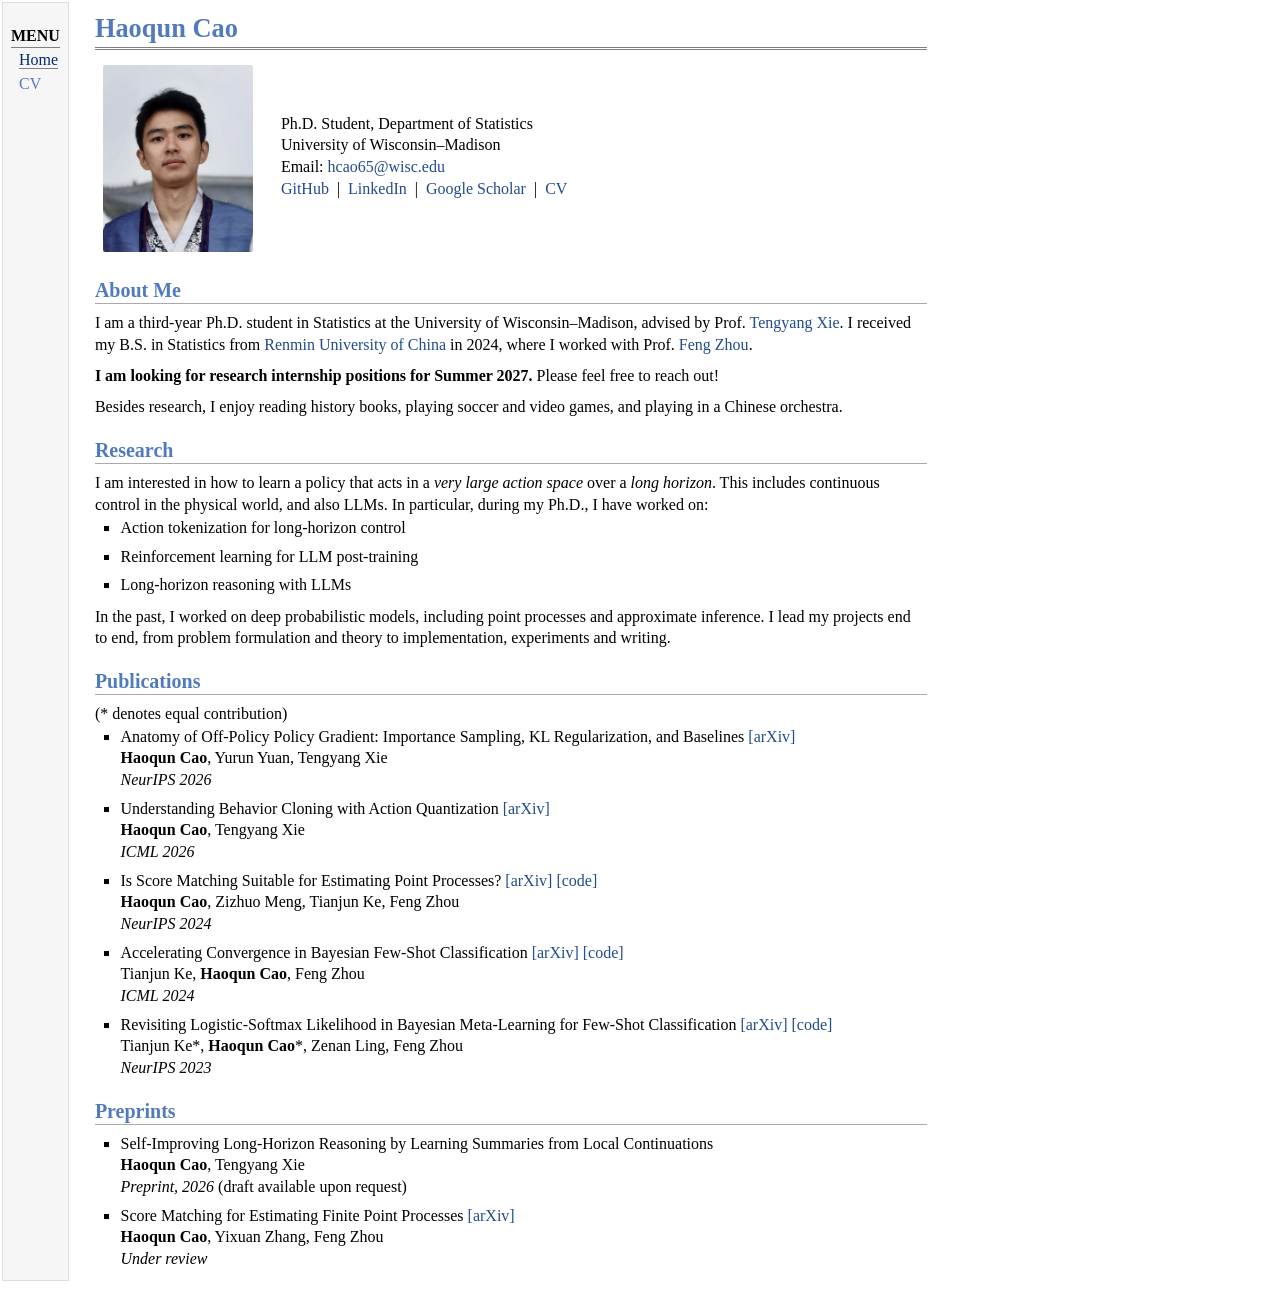
==== index.html @ dc23faa4 "Update homepage and CV" ====
<!DOCTYPE html PUBLIC "-//W3C//DTD XHTML 1.1//EN"
  "http://www.w3.org/TR/xhtml11/DTD/xhtml11.dtd">
<html xmlns="http://www.w3.org/1999/xhtml" xml:lang="en">
<head>
<meta name="generator" content="jemdoc, see http://jemdoc.jaboc.net/" />
<meta http-equiv="Content-Type" content="text/html;charset=utf-8" />
<meta name="viewport" content="width=device-width, initial-scale=1" />
<link rel="stylesheet" href="jemdoc.css" type="text/css" />
<title>Haoqun Cao</title>
</head>
<body>
<table summary="Table for page layout." id="tlayout">
<tr valign="top">
<td id="layout-menu">
<div class="menu-category">MENU</div>
<div class="menu-item"><a href="index.html" class="current">Home</a></div>
<div class="menu-item"><a href="CV.pdf">CV</a></div>
</td>
<td id="layout-content">
<div id="toptitle">
<h1>Haoqun Cao</h1>
</div>
<table class="imgtable"><tr><td>
<img src="photos/profile.jpg" alt="Haoqun Cao" width="150px" />&nbsp;</td>
<td align="left"><p>Ph.D. Student, Department of Statistics <br />
University of Wisconsin&ndash;Madison <br />
Email: <a href="mailto:hcao65@wisc.edu">hcao65@wisc.edu</a> <br />
<a href="https://github.com/KenCao2007">GitHub</a> &nbsp;|&nbsp; <a href="https://www.linkedin.com/in/haoqun-cao-791a77271/">LinkedIn</a> &nbsp;|&nbsp; <a href="https://scholar.google.com/citations?user=uAilU0EAAAAJ&amp;hl=en">Google Scholar</a> &nbsp;|&nbsp; <a href="CV.pdf">CV</a></p>
</td></tr></table>
<h2>About Me</h2>
<p>I am a third-year Ph.D. student in Statistics at the University of Wisconsin&ndash;Madison, advised by Prof. <a href="https://tengyangxie.github.io/">Tengyang Xie</a>. I received my B.S. in Statistics from <a href="http://stat.ruc.edu.cn/Home/index.htm">Renmin University of China</a> in 2024, where I worked with Prof. <a href="https://zhoufeng6288.github.io/index.html">Feng Zhou</a>.</p>
<p><b>I am looking for research internship positions for Summer 2027.</b> Please feel free to reach out!</p>
<p>Besides research, I enjoy reading history books, playing soccer and video games, and playing in a Chinese orchestra.</p>
<h2>Research</h2>
<p>I am interested in how to learn a policy that acts in a <i>very large action space</i> over a <i>long horizon</i>. This includes continuous control in the physical world, and also LLMs. In particular, during my Ph.D., I have worked on:</p>
<ul>
<li><p>Action tokenization for long-horizon control</p>
</li>
<li><p>Reinforcement learning for LLM post-training</p>
</li>
<li><p>Long-horizon reasoning with LLMs</p>
</li>
</ul>
<p>In the past, I worked on deep probabilistic models, including point processes and approximate inference. I lead my projects end to end, from problem formulation and theory to implementation, experiments and writing.</p>
<h2>Publications</h2>
<p>(* denotes equal contribution)</p>
<ul>
<li><p>Anatomy of Off-Policy Policy Gradient: Importance Sampling, KL Regularization, and Baselines <a href="https://arxiv.org/abs/2610.25725">[arXiv]</a> <br />
<b>Haoqun Cao</b>, Yurun Yuan, Tengyang Xie <br />
<i>NeurIPS 2026</i></p>
</li>
<li><p>Understanding Behavior Cloning with Action Quantization <a href="https://arxiv.org/abs/2603.20538">[arXiv]</a> <br />
<b>Haoqun Cao</b>, Tengyang Xie <br />
<i>ICML 2026</i></p>
</li>
<li><p>Is Score Matching Suitable for Estimating Point Processes? <a href="https://arxiv.org/abs/2410.04037">[arXiv]</a> <a href="https://github.com/KenCao2007/WSM_TPP">[code]</a> <br />
<b>Haoqun Cao</b>, Zizhuo Meng, Tianjun Ke, Feng Zhou <br />
<i>NeurIPS 2024</i></p>
</li>
<li><p>Accelerating Convergence in Bayesian Few-Shot Classification <a href="https://arxiv.org/abs/2405.01507">[arXiv]</a> <a href="https://github.com/keanson/MD-BSFC">[code]</a> <br />
Tianjun Ke, <b>Haoqun Cao</b>, Feng Zhou <br />
<i>ICML 2024</i></p>
</li>
<li><p>Revisiting Logistic-Softmax Likelihood in Bayesian Meta-Learning for Few-Shot Classification <a href="https://arxiv.org/abs/2310.10379">[arXiv]</a> <a href="https://github.com/keanson/revisit-logistic-softmax">[code]</a> <br />
Tianjun Ke*, <b>Haoqun Cao</b>*, Zenan Ling, Feng Zhou <br />
<i>NeurIPS 2023</i></p>
</li>
</ul>
<h2>Preprints</h2>
<ul>
<li><p>Self-Improving Long-Horizon Reasoning by Learning Summaries from Local Continuations <br />
<b>Haoqun Cao</b>, Tengyang Xie <br />
<i>Preprint, 2026</i> (draft available upon request)</p>
</li>
<li><p>Score Matching for Estimating Finite Point Processes <a href="https://arxiv.org/abs/2512.04617">[arXiv]</a> <br />
<b>Haoqun Cao</b>, Yixuan Zhang, Feng Zhou <br />
<i>Under review</i></p>
</li>
</ul>
</td>
</tr>
</table>
</body>
</html>
---- jemdoc.css ----
/* Default css file for jemdoc. */

table#tlayout {
    border: none;
    border-collapse: separate;
    background: white;
}

body {
	background: white;
	font-family: Georgia, serif;
	padding-bottom: 8px;
	margin: 0;
}

#layout-menu {
	background: #f6f6f6;
	border: 1px solid #dddddd;
	padding-top: 0.5em;
	padding-left: 8px;
	padding-right: 8px;
	font-size: 1.0em;
	width: auto;
	white-space: nowrap;
    text-align: left;
    vertical-align: top;
}

#layout-menu td {
	background: #f4f4f4;
    vertical-align: top;
}

#layout-content {
	padding-top: 0.0em;
	padding-left: 1.5em;
	padding-right: 1.5em;
    border: none;
    background: white;
    text-align: left;
    vertical-align: top;
}

#layout-menu a {
	line-height: 1.5em;
	margin-left: 0.5em;
}

tt {
    background: #ffffdd;
}

pre, tt {
	font-size: 90%;
	font-family: monaco, monospace;
}

a, a > tt {
	color: #224b8d;
	text-decoration: none;
}

a:hover {
	border-bottom: 1px gray dotted;
}

#layout-menu a.current:link, #layout-menu a.current:visited {
	color: #022b6d;
	border-bottom: 1px gray solid;
}
#layout-menu a:link, #layout-menu a:visited, #layout-menu a:hover {
	color: #527bbd;
	text-decoration: none;
}
#layout-menu a:hover {
	text-decoration: none;
}

div.menu-category {
	border-bottom: 1px solid gray;
	margin-top: 0.8em;
	padding-top: 0.2em;
	padding-bottom: 0.1em;
	font-weight: bold;
}

div.menu-item {
	padding-left: 16px;
	text-indent: -16px;
}

div#toptitle {
	padding-bottom: 0.2em;
	margin-bottom: 0.8em;
	border-bottom: 3px double gray;
}

/* Reduce space if we begin the page with a title. */
div#toptitle + h2, div#toptitle + h3 {
	margin-top: -0.7em;
}

div#subtitle {
	margin-top: 0.0em;
	margin-bottom: 0.0em;
	padding-top: 0em;
	padding-bottom: 0.1em;
}

em {
	font-style: italic;
}

strong {
	font-weight: bold;
}


h1, h2, h3 {
	color: #527bbd;
	margin-top: 0.6em;
	margin-bottom: 0.4em;
	padding-bottom: 0.15em;
	line-height: 1.0;
	padding-top: 0.4em;
	border-bottom: 1px solid #aaaaaa;
}

h1 {
	font-size: 165%;
}

h2 {
	padding-top: 0.5em;
	font-size: 125%;
}

h2 + h3 {
    padding-top: 0.2em;
}

h3 {
	font-size: 110%;
	border-bottom: none;
}

p {
	margin-top: 0.0em;
	margin-bottom: 0.6em;
	padding: 0;
	line-height: 1.35;
}

pre {
	padding: 0;
	margin: 0;
}

div#footer {
	font-size: small;
	border-top: 1px solid #c0c0c0;
	padding-top: 0.1em;
	margin-top: 4.0em;
	color: #c0c0c0;
}

div#footer a {
	color: #80a0b0;
}

div#footer-text {
	float: left;
	padding-bottom: 8px;
}

ul, ol, dl {
	margin-top: 0.2em;
	padding-top: 0;
	margin-bottom: 0.6em;
	padding-left: 1.6em;
}

dt {
	margin-top: 0.5em;
	margin-bottom: 0;
}

dl {
	margin-left: 20px;
}

dd {
	color: #222222;
}

dd > *:first-child {
	margin-top: 0;
}

ul {
	list-style-position: outside;
	list-style-type: square;
}

p + ul, p + ol {
	margin-top: -0.5em;
}

li ul, li ol {
	margin-top: -0.3em;
}

ol {
	list-style-position: outside;
	list-style-type: decimal;
}

li p, dd p {
	margin-bottom: 0.45em;
}


ol ol {
	list-style-type: lower-alpha;
}

ol ol ol {
	list-style-type: lower-roman;
}

p + div.codeblock {
	margin-top: -0.6em;
}

div.codeblock, div.infoblock {
	margin-right: 0%;
	margin-top: 1.2em;
	margin-bottom: 1.3em;
}

div.blocktitle {
	font-weight: bold;
	color: #cd7b62;
	margin-top: 1.2em;
	margin-bottom: 0.1em;
}

div.blockcontent {
	border: 1px solid silver;
	padding: 0.3em 0.5em;
}

div.infoblock > div.blockcontent {
	background: #ffffee;
}

div.blockcontent p + ul, div.blockcontent p + ol {
	margin-top: 0.4em;
}

div.infoblock p {
	margin-bottom: 0em;
}

div.infoblock li p, div.infoblock dd p {
	margin-bottom: 0.5em;
}

div.infoblock p + p {
	margin-top: 0.8em;
}

div.codeblock > div.blockcontent {
	background: #f6f6f6;
}

span.pycommand {
	color: #000070;
}

span.statement {
	color: #008800;
}
span.builtin {
	color: #000088;
}
span.special {
	color: #990000;
}
span.operator {
	color: #880000;
}
span.error {
	color: #aa0000;
}
span.comment, span.comment > *, span.string, span.string > * {
	color: #606060;
}

@media print {
	#layout-menu { display: none; }
}

#fwtitle {
	margin: 2px;
}

#fwtitle #toptitle {
	padding-left: 0.5em;
	margin-bottom: 0.5em;
}

#layout-content h1:first-child, #layout-content h2:first-child, #layout-content h3:first-child {
	margin-top: -0.7em;
}

div#toptitle h1, #layout-content div#toptitle h1 {
	margin-bottom: 0.0em;
	padding-bottom: 0.1em;
	padding-top: 0;
	margin-top: 0.5em;
	border-bottom: none;
}

img.eq {
	padding: 0;
	padding-left: 0.1em;
	padding-right: 0.1em;
	margin: 0;
}

img.eqwl {
	padding-left: 2em;
	padding-top: 0.6em;
	padding-bottom: 0.2em;
	margin: 0;
}

table {
    border: 2px solid black;
    border-collapse: collapse;
}

td {
    padding: 2px;
    padding-left: 0.5em;
    padding-right: 0.5em;
    text-align: center;
    border: 1px solid gray;
}

table + table {
    margin-top: 1em;
}

tr.heading {
    font-weight: bold;
    border-bottom: 2px solid black;
}

img {
    border: none;
}

table.imgtable, table.imgtable td {
    border: none;
    text-align: left;
}

/* ---- Site-specific additions ---- */

/* Keep lines at a readable length on wide screens. */
#layout-content > * {
	max-width: 52em;
}

table.imgtable td {
	vertical-align: middle;
	padding-right: 1em;
}

table.imgtable img {
	border-radius: 2px;
}

/* Phones: stack the menu above the content. */
@media (max-width: 640px) {
	table#tlayout, table#tlayout tbody, table#tlayout tr,
	#layout-menu, #layout-content {
		display: block;
		width: auto;
	}
	#layout-menu {
		padding-bottom: 0.4em;
		white-space: normal;
	}
	#layout-menu div.menu-item {
		display: inline-block;
		padding-left: 0;
		text-indent: 0;
		margin-right: 0.6em;
	}
	#layout-content {
		padding-left: 1em;
		padding-right: 1em;
	}
	table.imgtable, table.imgtable tbody, table.imgtable tr, table.imgtable td {
		display: block;
	}
	table.imgtable td {
		padding-left: 0;
		padding-bottom: 0.4em;
	}
}
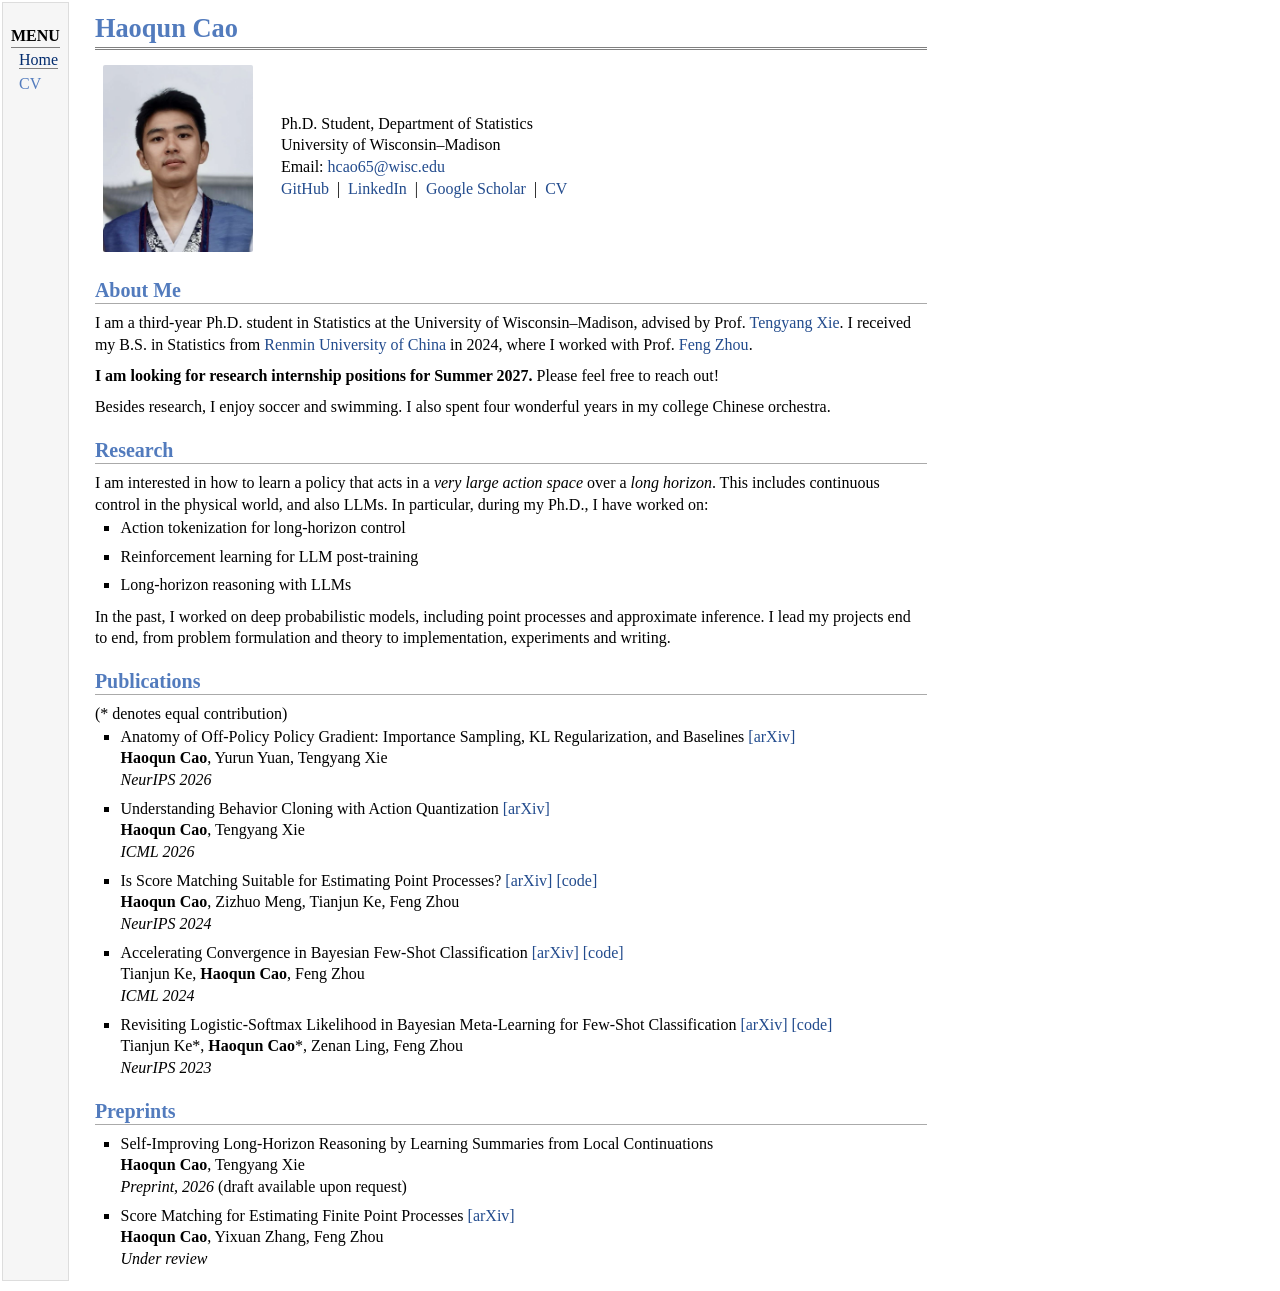
==== commit fecebb10: "Update homepage and CV" ====
--- a/index.html
+++ b/index.html
@@ -30,7 +30,7 @@
 <h2>About Me</h2>
 <p>I am a third-year Ph.D. student in Statistics at the University of Wisconsin&ndash;Madison, advised by Prof. <a href="https://tengyangxie.github.io/">Tengyang Xie</a>. I received my B.S. in Statistics from <a href="http://stat.ruc.edu.cn/Home/index.htm">Renmin University of China</a> in 2024, where I worked with Prof. <a href="https://zhoufeng6288.github.io/index.html">Feng Zhou</a>.</p>
 <p><b>I am looking for research internship positions for Summer 2027.</b> Please feel free to reach out!</p>
-<p>Besides research, I enjoy reading history books, playing soccer and video games, and playing in a Chinese orchestra.</p>
+<p>Besides research, I enjoy soccer and swimming. I also spent four wonderful years in my college Chinese orchestra.</p>
 <h2>Research</h2>
 <p>I am interested in how to learn a policy that acts in a <i>very large action space</i> over a <i>long horizon</i>. This includes continuous control in the physical world, and also LLMs. In particular, during my Ph.D., I have worked on:</p>
 <ul>
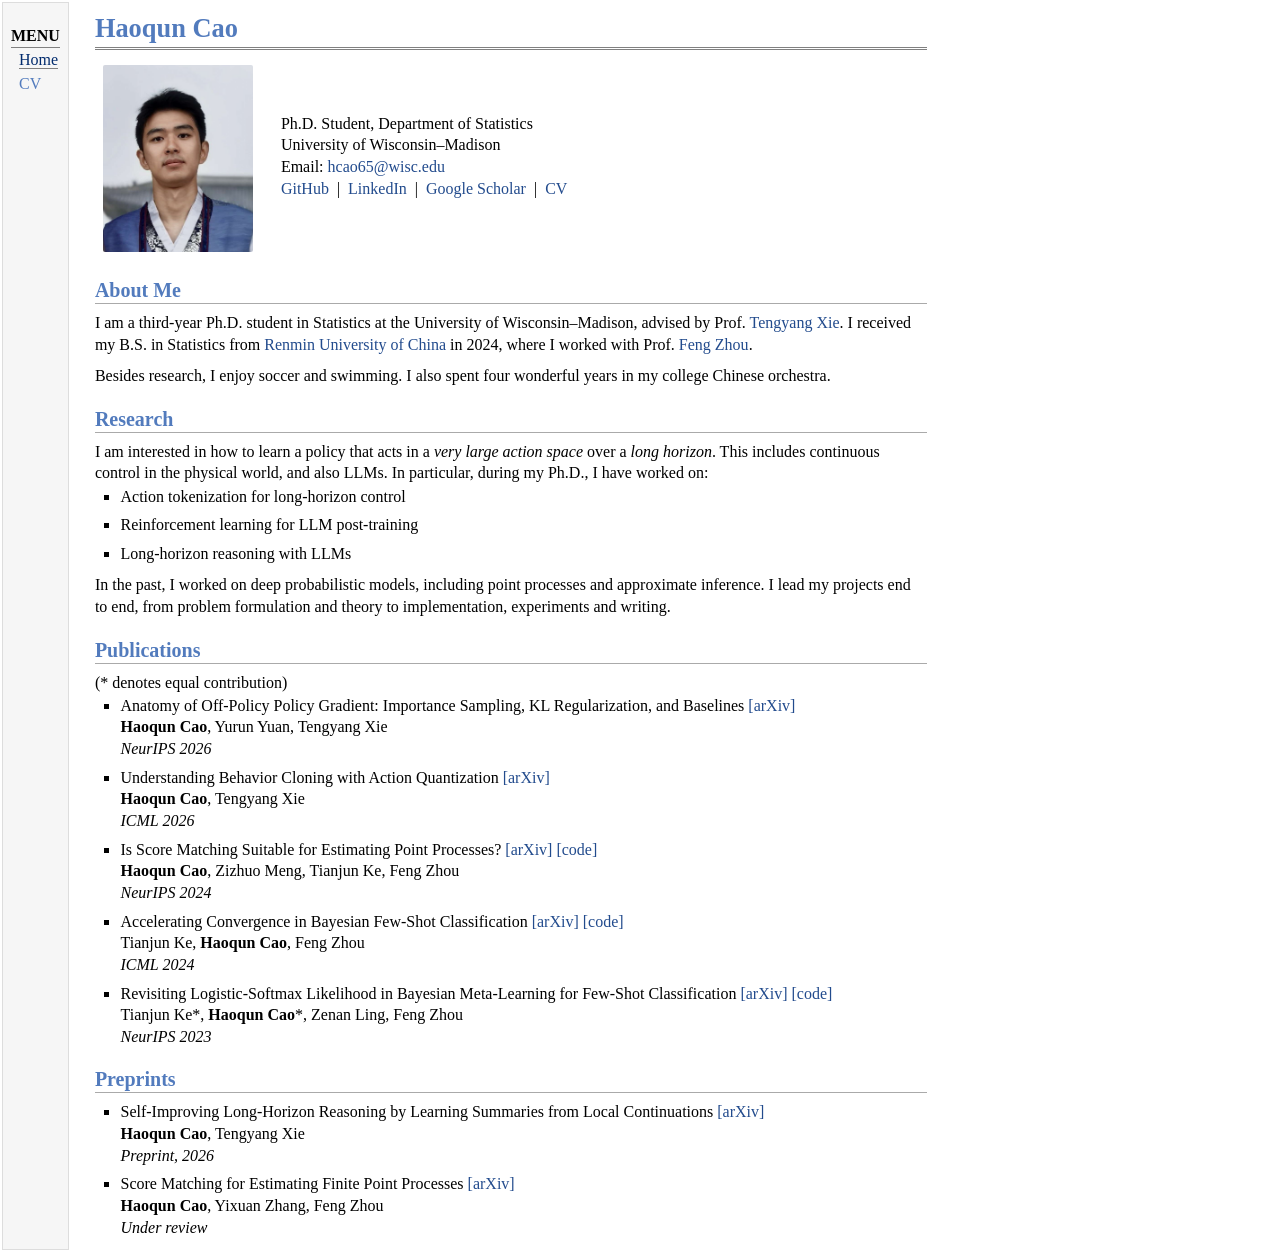
==== commit c11d9859: "Update homepage and CV" ====
--- a/index.html
+++ b/index.html
@@ -29,7 +29,6 @@
 </td></tr></table>
 <h2>About Me</h2>
 <p>I am a third-year Ph.D. student in Statistics at the University of Wisconsin&ndash;Madison, advised by Prof. <a href="https://tengyangxie.github.io/">Tengyang Xie</a>. I received my B.S. in Statistics from <a href="http://stat.ruc.edu.cn/Home/index.htm">Renmin University of China</a> in 2024, where I worked with Prof. <a href="https://zhoufeng6288.github.io/index.html">Feng Zhou</a>.</p>
-<p><b>I am looking for research internship positions for Summer 2027.</b> Please feel free to reach out!</p>
 <p>Besides research, I enjoy soccer and swimming. I also spent four wonderful years in my college Chinese orchestra.</p>
 <h2>Research</h2>
 <p>I am interested in how to learn a policy that acts in a <i>very large action space</i> over a <i>long horizon</i>. This includes continuous control in the physical world, and also LLMs. In particular, during my Ph.D., I have worked on:</p>
@@ -68,9 +67,9 @@
 </ul>
 <h2>Preprints</h2>
 <ul>
-<li><p>Self-Improving Long-Horizon Reasoning by Learning Summaries from Local Continuations <br />
+<li><p>Self-Improving Long-Horizon Reasoning by Learning Summaries from Local Continuations <a href="https://arxiv.org/abs/2611.31621">[arXiv]</a> <br />
 <b>Haoqun Cao</b>, Tengyang Xie <br />
-<i>Preprint, 2026</i> (draft available upon request)</p>
+<i>Preprint, 2026</i></p>
 </li>
 <li><p>Score Matching for Estimating Finite Point Processes <a href="https://arxiv.org/abs/2512.04617">[arXiv]</a> <br />
 <b>Haoqun Cao</b>, Yixuan Zhang, Feng Zhou <br />
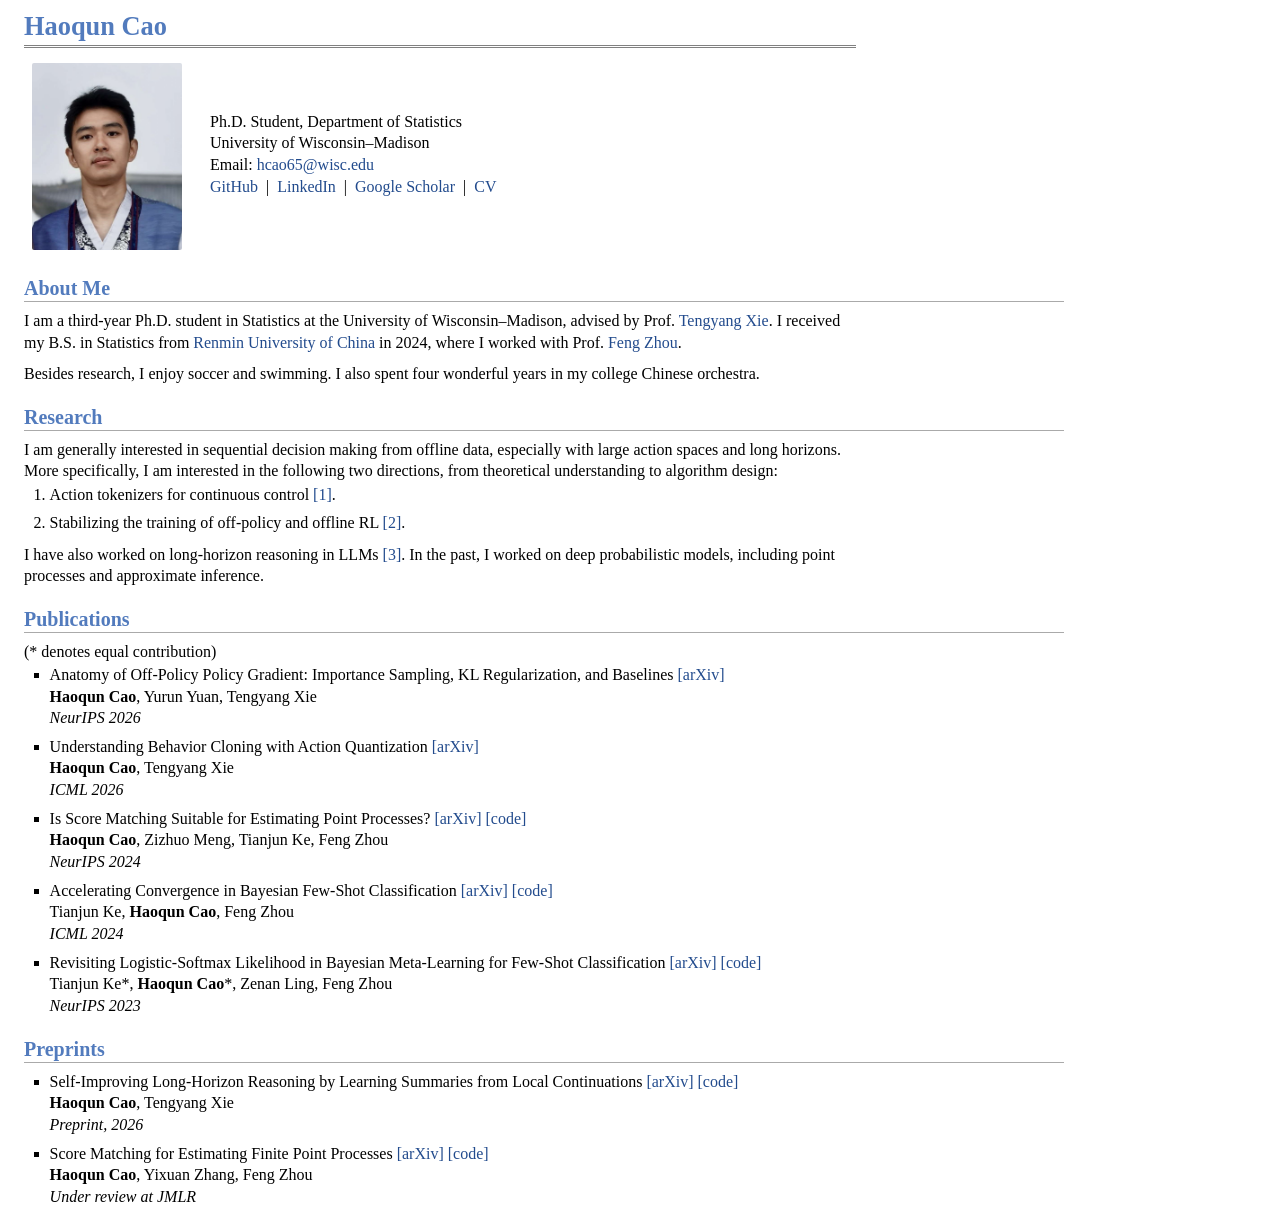
==== commit 29ee549f: "Add files via upload" ====
--- a/index.html
+++ b/index.html
@@ -9,14 +9,7 @@
 <title>Haoqun Cao</title>
 </head>
 <body>
-<table summary="Table for page layout." id="tlayout">
-<tr valign="top">
-<td id="layout-menu">
-<div class="menu-category">MENU</div>
-<div class="menu-item"><a href="index.html" class="current">Home</a></div>
-<div class="menu-item"><a href="CV.pdf">CV</a></div>
-</td>
-<td id="layout-content">
+<div id="layout-content">
 <div id="toptitle">
 <h1>Haoqun Cao</h1>
 </div>
@@ -31,16 +24,14 @@
 <p>I am a third-year Ph.D. student in Statistics at the University of Wisconsin&ndash;Madison, advised by Prof. <a href="https://tengyangxie.github.io/">Tengyang Xie</a>. I received my B.S. in Statistics from <a href="http://stat.ruc.edu.cn/Home/index.htm">Renmin University of China</a> in 2024, where I worked with Prof. <a href="https://zhoufeng6288.github.io/index.html">Feng Zhou</a>.</p>
 <p>Besides research, I enjoy soccer and swimming. I also spent four wonderful years in my college Chinese orchestra.</p>
 <h2>Research</h2>
-<p>I am interested in how to learn a policy that acts in a <i>very large action space</i> over a <i>long horizon</i>. This includes continuous control in the physical world, and also LLMs. In particular, during my Ph.D., I have worked on:</p>
-<ul>
-<li><p>Action tokenization for long-horizon control</p>
+<p>I am generally interested in sequential decision making from offline data, especially with large action spaces and long horizons. More specifically, I am interested in the following two directions, from theoretical understanding to algorithm design:</p>
+<ol>
+<li><p>Action tokenizers for continuous control <a href="https://arxiv.org/abs/2603.20538">[1]</a>.</p>
 </li>
-<li><p>Reinforcement learning for LLM post-training</p>
+<li><p>Stabilizing the training of off-policy and offline RL <a href="https://arxiv.org/abs/2610.25725">[2]</a>.</p>
 </li>
-<li><p>Long-horizon reasoning with LLMs</p>
-</li>
-</ul>
-<p>In the past, I worked on deep probabilistic models, including point processes and approximate inference. I lead my projects end to end, from problem formulation and theory to implementation, experiments and writing.</p>
+</ol>
+<p>I have also worked on long-horizon reasoning in LLMs <a href="https://arxiv.org/abs/2611.31621">[3]</a>. In the past, I worked on deep probabilistic models, including point processes and approximate inference.</p>
 <h2>Publications</h2>
 <p>(* denotes equal contribution)</p>
 <ul>
@@ -67,17 +58,15 @@
 </ul>
 <h2>Preprints</h2>
 <ul>
-<li><p>Self-Improving Long-Horizon Reasoning by Learning Summaries from Local Continuations <a href="https://arxiv.org/abs/2611.31621">[arXiv]</a> <br />
+<li><p>Self-Improving Long-Horizon Reasoning by Learning Summaries from Local Continuations <a href="https://arxiv.org/abs/2611.31621">[arXiv]</a> <a href="https://github.com/KenCao2007/DeltaKL">[code]</a> <br />
 <b>Haoqun Cao</b>, Tengyang Xie <br />
 <i>Preprint, 2026</i></p>
 </li>
-<li><p>Score Matching for Estimating Finite Point Processes <a href="https://arxiv.org/abs/2512.04617">[arXiv]</a> <br />
+<li><p>Score Matching for Estimating Finite Point Processes <a href="https://arxiv.org/abs/2512.04617">[arXiv]</a> <a href="https://github.com/KenCao2007/WSM_STPP">[code]</a> <br />
 <b>Haoqun Cao</b>, Yixuan Zhang, Feng Zhou <br />
-<i>Under review</i></p>
+<i>Under review at JMLR</i></p>
 </li>
 </ul>
-</td>
-</tr>
-</table>
+</div>
 </body>
 </html>
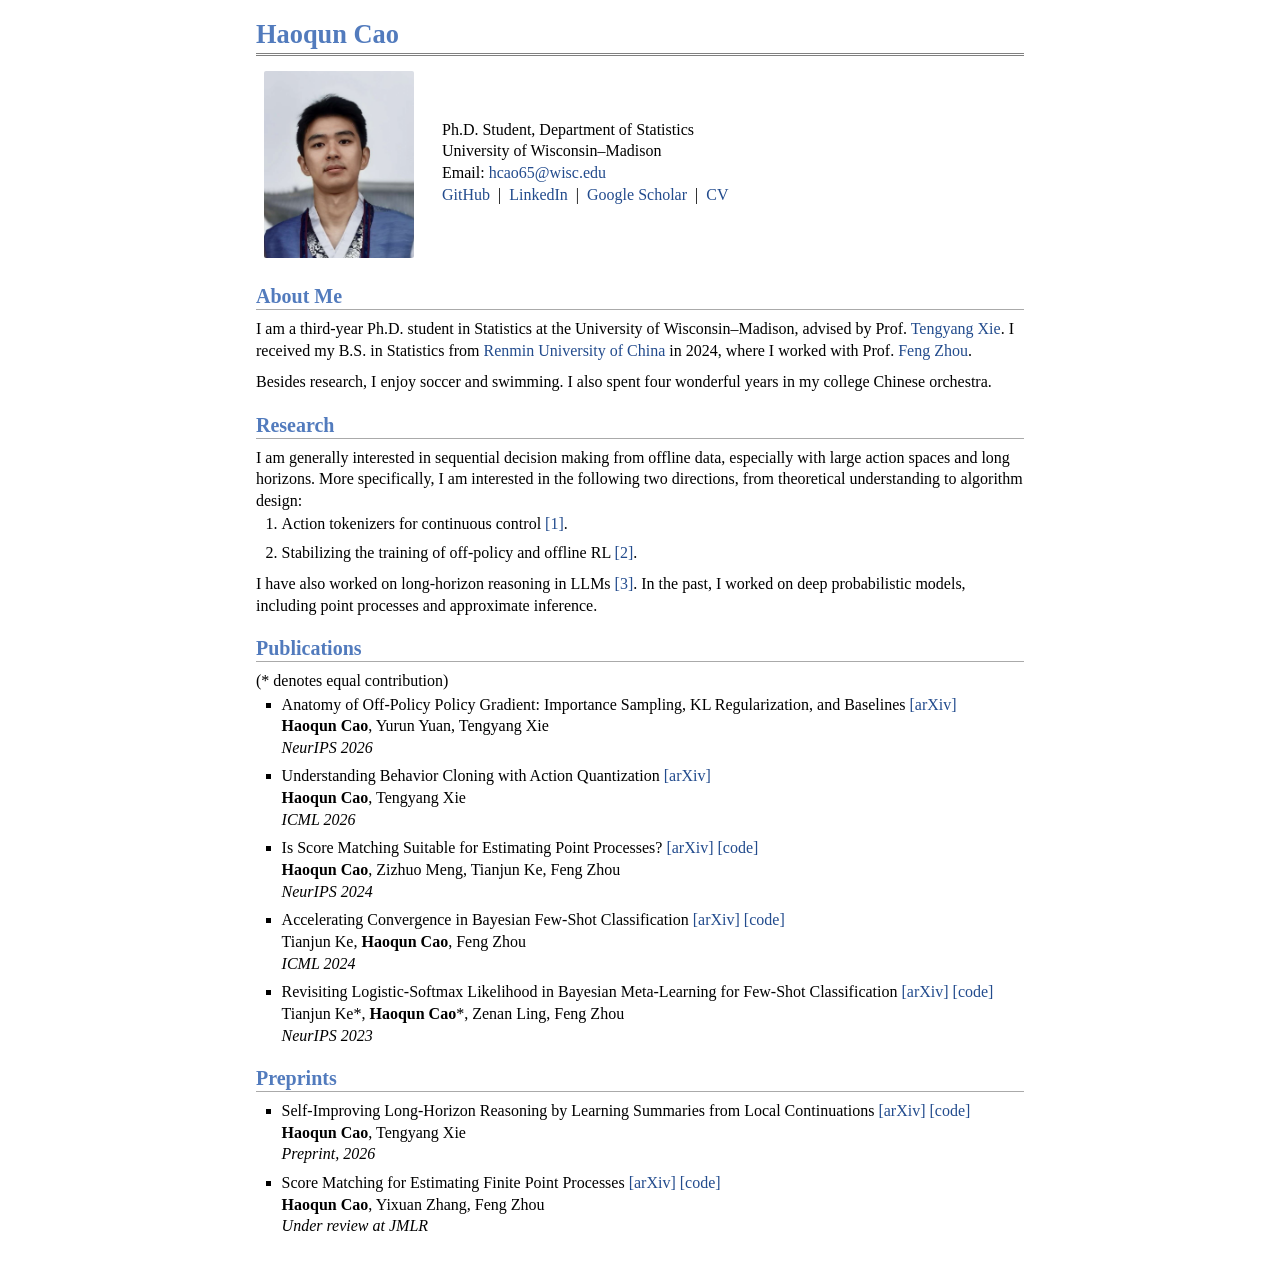
==== commit d9979fcf: "Add files via upload" ====
--- a/index.html
+++ b/index.html
@@ -5,7 +5,11 @@
 <meta name="generator" content="jemdoc, see http://jemdoc.jaboc.net/" />
 <meta http-equiv="Content-Type" content="text/html;charset=utf-8" />
 <meta name="viewport" content="width=device-width, initial-scale=1" />
-<link rel="stylesheet" href="jemdoc.css" type="text/css" />
+<link rel="stylesheet" href="jemdoc.css?v=2" type="text/css" />
+<style type="text/css">
+div#layout-content { max-width: 48em; margin: 0 auto; padding: 0.5em 2em 2em 2em; }
+@media (max-width: 640px) { div#layout-content { padding-left: 1em; padding-right: 1em; } }
+</style>
 <title>Haoqun Cao</title>
 </head>
 <body>
--- a/jemdoc.css
+++ b/jemdoc.css
@@ -369,9 +369,11 @@
 
 /* ---- Site-specific additions ---- */
 
-/* Keep lines at a readable length on wide screens. */
-#layout-content > * {
-	max-width: 52em;
+/* No side menu: center the page and keep lines at a readable length. */
+div#layout-content {
+	max-width: 48em;
+	margin: 0 auto;
+	padding: 0.5em 2em 2em 2em;
 }
 
 table.imgtable td {
@@ -383,24 +385,9 @@
 	border-radius: 2px;
 }
 
-/* Phones: stack the menu above the content. */
+/* Phones: narrower side padding, photo above the contact info. */
 @media (max-width: 640px) {
-	table#tlayout, table#tlayout tbody, table#tlayout tr,
-	#layout-menu, #layout-content {
-		display: block;
-		width: auto;
-	}
-	#layout-menu {
-		padding-bottom: 0.4em;
-		white-space: normal;
-	}
-	#layout-menu div.menu-item {
-		display: inline-block;
-		padding-left: 0;
-		text-indent: 0;
-		margin-right: 0.6em;
-	}
-	#layout-content {
+	div#layout-content {
 		padding-left: 1em;
 		padding-right: 1em;
 	}
